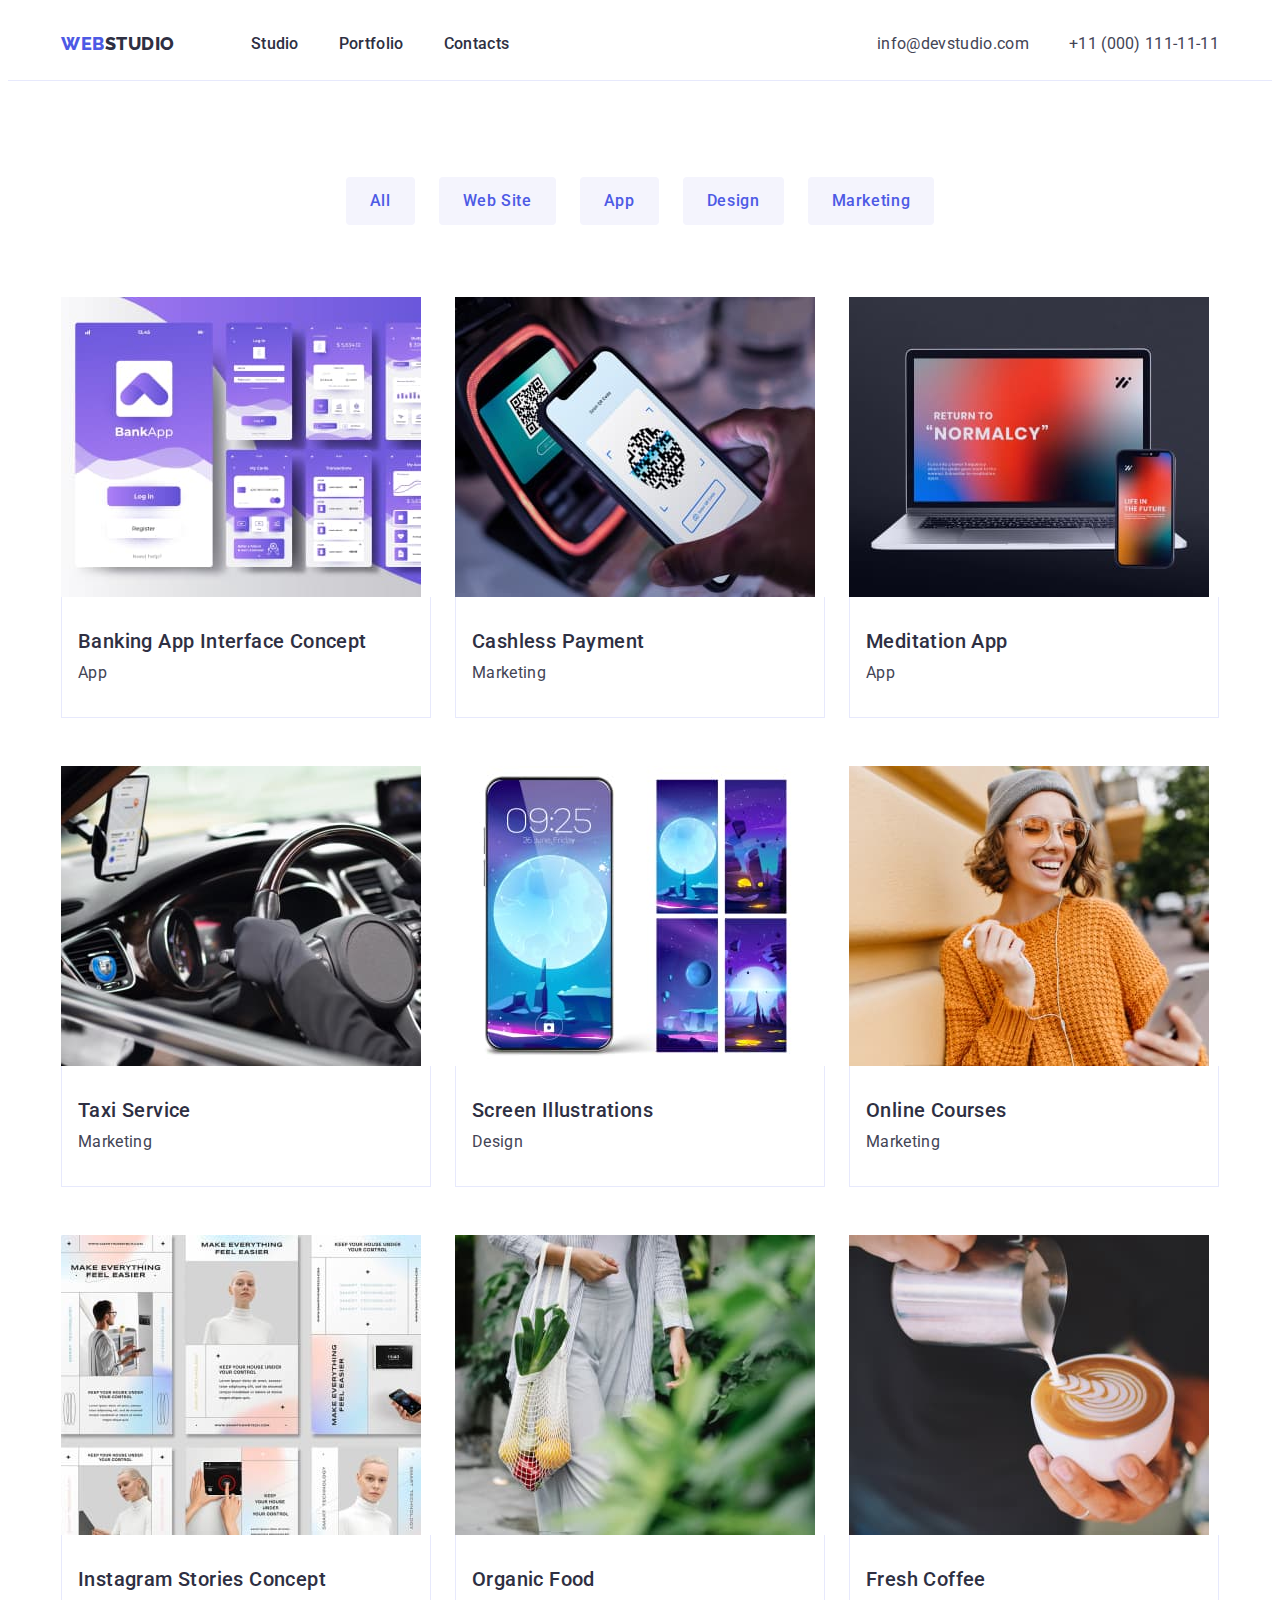
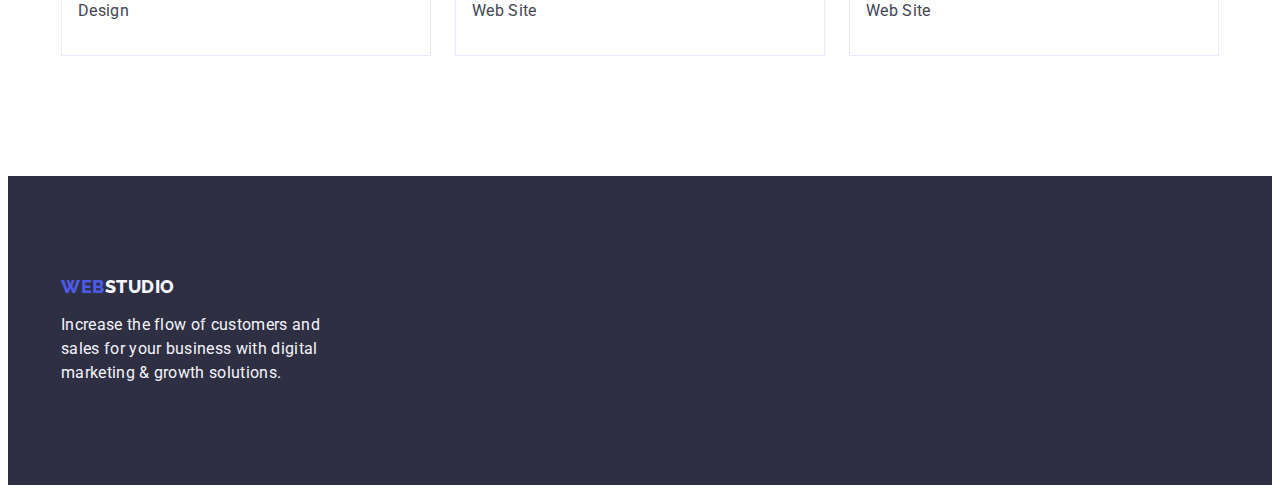
==== portfolio.html @ 2951211f "Initial commit" ====
<!DOCTYPE html>
<html lang="en">
  <head>
    <meta charset="UTF-8" />
    <meta http-equiv="X-UA-Compatible" content="IE=edge" />
    <meta name="viewport" content="width=device-width, initial-scale=1.0" />
    <title>Portfolio</title>
    <link rel="preconnect" href="https://fonts.googleapis.com" />
    <link rel="preconnect" href="https://fonts.gstatic.com" crossorigin />
    <link
      href="https://fonts.googleapis.com/css2?family=Raleway:wght@800&family=Roboto:wght@400;500;700;900&display=swap"
      rel="stylesheet"
    />
    <link
      rel="stylesheet"
      href="https://cdnjs.cloudflare.com/ajax/libs/modern-normalize/1.1.0/modern-normalize.min.css"
      integrity="sha512-wpPYUAdjBVSE4KJnH1VR1HeZfpl1ub8YT/NKx4PuQ5NmX2tKuGu6U/JRp5y+Y8XG2tV+wKQpNHVUX03MfMFn9Q=="
      crossorigin="anonymous"
      referrerpolicy="no-referrer"
    />
    <link rel="stylesheet" href="./css/styles.css" />
  </head>
  <body>
    <header class="header">
      <div class="container header-container">
        <nav class="header-navigation">
          <a class="header-logo link" href="./index.html"
            >Web<span class="header-logo-web">Studio</span></a
          >
          <ul class="header-list-main list">
            <li class="header-item-main">
              <a class="header-item-link link" href="./index.html">Studio</a>
            </li>
            <li class="header-item-main">
              <a class="header-item-link link" href="./portfolio.html"
                >Portfolio</a
              >
            </li>
            <li class="header-item-main">
              <a class="header-item-link link" href="">Contacts</a>
            </li>
          </ul>
        </nav>
        <address class="contacts">
          <ul class="contacts-list list">
            <li class="contacts-item">
              <a class="contacts-link link" href="mailto:info@devstudio.com"
                >info@devstudio.com</a
              >
            </li>
            <li class="contacts-item">
              <a class="contacts-link link" href="tel:+110001111111"
                >+11 (000) 111-11-11</a
              >
            </li>
          </ul>
        </address>
      </div>
    </header>
    <main>
      <!-- button -->
      <section class="menu section">
        <div class="container">
          <h1 hidden class="visually">Menu-one</h1>
          <ul class="btn-list list">
            <li class="btn-list-item">
              <button class="menu-btn-two" type="button">All</button>
            </li>
            <li class="btn-list-item">
              <button class="menu-btn-two" type="button">Web Site</button>
            </li>
            <li class="btn-list-item">
              <button class="menu-btn-two" type="button">App</button>
            </li>
            <li class="btn-list-item">
              <button class="menu-btn-two" type="button">Design</button>
            </li>
            <li class="btn-list-item">
              <button class="menu-btn-two" type="button">Marketing</button>
            </li>
          </ul>
          <!-- Portfolio -->
          <ul class="icon-list list">
            <li class="icon-item">
              <a href="#" class="link-img link">
                <img
                  src="./images/banking_portfolio.jpg"
                  width="360"
                  height="300"
                  alt="Banking"
                />
                <div class="wrap-icon">
                  <h2 class="icon-title">Banking App Interface Concept</h2>
                  <p class="icon-paragraph">App</p>
                </div>
              </a>
            </li>
            <li class="icon-item">
              <a href="#" class="link">
                <img
                  src="./images/phone_portfolio.jpg"
                  width="360"
                  height="300"
                  alt="Payment"
                />
                <div class="wrap-icon">
                  <h2 class="icon-title">Cashless Payment</h2>
                  <p class="icon-paragraph">Marketing</p>
                </div>
              </a>
            </li>
            <li class="icon-item">
              <a href="#" class="link">
                <img
                  src="./images/comp_portfolio.jpg"
                  width="360"
                  height="300"
                  alt="Meditation_App"
                />
                <div class="wrap-icon">
                  <h2 class="icon-title">Meditation App</h2>
                  <p class="icon-paragraph">App</p>
                </div>
              </a>
            </li>
            <li class="icon-item">
              <a href="#" class="link">
                <img
                  src="./images/taxi_service.jpg"
                  width="360"
                  height="300"
                  alt="Taxi_service"
                />
                <div class="wrap-icon">
                  <h2 class="icon-title">Taxi Service</h2>
                  <p class="icon-paragraph">Marketing</p>
                </div>
              </a>
            </li>
            <li class="icon-item">
              <a href="#" class="link">
                <img
                  src="./images/screen_ilustrations.jpg"
                  width="360"
                  height="300"
                  alt="Illustrations_screen"
                />
                <div class="wrap-icon">
                  <h2 class="icon-title">Screen Illustrations</h2>
                  <p class="icon-paragraph">Design</p>
                </div>
              </a>
            </li>
            <li class="icon-item">
              <a href="#" class="link">
                <img
                  src="./images/online_courses.jpg"
                  width="360"
                  height="300"
                  alt="Courses"
                />
                <div class="wrap-icon">
                  <h2 class="icon-title">Online Courses</h2>
                  <p class="icon-paragraph">Marketing</p>
                </div>
              </a>
            </li>
            <li class="icon-item">
              <a href="#" class="link">
                <img
                  src="./images/instagram_stories.jpg"
                  width="360"
                  height="300"
                  alt="Stories"
                />
                <div class="wrap-icon">
                  <h2 class="icon-title">Instagram Stories Concept</h2>
                  <p class="icon-paragraph">Design</p>
                </div>
              </a>
            </li>
            <li class="icon-item">
              <a href="#" class="link">
                <img
                  src="./images/organic_food.jpg"
                  width="360"
                  height="300"
                  alt="Food"
                />
                <div class="wrap-icon">
                  <h2 class="icon-title">Organic Food</h2>
                  <p class="icon-paragraph">Web Site</p>
                </div>
              </a>
            </li>
            <li class="icon-item">
              <a href="#" class="link">
                <img
                  src="./images/coffee.jpg"
                  width="360"
                  height="300"
                  alt="Cup coffee"
                />
                <div class="wrap-icon">
                  <h2 class="icon-title">Fresh Coffee</h2>
                  <p class="icon-paragraph">Web Site</p>
                </div>
              </a>
            </li>
          </ul>
        </div>
      </section>
    </main>
    <footer class="footer">
      <div class="container container-footer">
        <a class="footer-link link" href="./index.html"
          >Web<span class="footer-logo">Studio</span></a
        >
        <p class="footer-paragraph">
          Increase the flow of customers and sales for your business with
          digital marketing & growth solutions.
        </p>
      </div>
    </footer>
  </body>
</html>
---- css/styles.css ----
body {
font-family: 'Roboto' , sans-serif;
background-color:var(--color-white);
color:var(--color-slate);
}
p, h1, h2, h3, h4, h5, h6 { margin: 0;}
ul { margin: 0;
padding-left: 0;}

img { display: block;}
header {
border-bottom: 1px solid #e7e9fc;
}

:root {
        --color-iris: #4d5ae5;
        --color-ocean: #404bbf;
        --color-navy-blue: #2e2f42;
        --color-green: #31d0aa;
        --color-slate: #434455;
        --color-light-slate: #8e8f99;
        --color-cornflower: #e7e9fc;
        --color-cloud: #f4f4fd;
        --color-navy-blue-modal: #2e2f42;
        --color-grey: #2e2f42;
        --color-white: #ffffff;
        --color-dairy: #fcfcfc;
}
/*----------NAVIGATION--*/
.container {
width: 1158px;
padding-left: 15px;
padding-right: 15px;
margin: 0 auto;
}

.section {
padding-top: 120px;
padding-bottom: 120px;
}
.list {
list-style: none;
}

.link {
text-decoration: none;
}
.link-logo {
font-family: 'Raleway', sans-serif;
font-weight: 800;
font-size: 18px;
line-height: 1.17;
display: flex;
align-items: center;
letter-spacing: 0.03em;
text-transform: uppercase;
color: var(--color-navy-blue);
}

.link-logo-web {
font-family: 'Raleway', sans-serif;
font-weight: 800;
font-size: 18px;
line-height: 1.17;
display: flex;
align-items: center;
letter-spacing: 0.03em;
text-transform: uppercase;
color: var(--color-iris);
}
.header-container {
display: flex;
align-items: center;
padding-top: 24px;
padding-bottom: 24px;
}

.header-navigation {
display: flex;
align-items: center;
margin-right: auto;
}

.header-list-main {
display: flex;
}
.header-logo {
font-family: 'Raleway' , sans-serif;
font-weight: 800;
font-size: 18px;
line-height: 1.17;
display: flex;
align-items: center;
letter-spacing: 0.03em;
text-transform: uppercase;
color: var(--color-iris); 
text-decoration: none;
margin-right: 76px;
}

.header-logo-web {
color: var(--color-grey);
}
.header-list-main {
list-style-type: none;
text-decoration: none;
}
.header-item-main{
margin-right: 40px;
}
.header-item-main:last-child{margin-right: 0;}

.header-item-link {
font-weight: 500;
font-size: 16px;
line-height: 1.5;
letter-spacing: 0.02em;
color: var(--color-grey);
text-decoration: none;
}

.header-item-link:is(:hover, :focus) {color: var(--color-ocean);}

.contacts {
font-style: normal;
}

.contacts-list { list-style-type: none;
display: flex;
column-gap: 40px;
}

.contacts-link{
font-size: 16px;
line-height: 1.5;
letter-spacing: 0.02em;
color: var(--color-slate);
text-decoration: none;
}
.contacts-link:hover{color: var(--color-ocean);}
.contacts-link:focus {
color: var(--color-ocean);
}

/* Секція 1 */
.hero{
background: var(--color-grey);
padding-top: 188px;
padding-bottom: 188px;
text-align: center;
}
.hero-title{
font-size: 56px;
line-height: 1.07;
text-align: center;
letter-spacing: 0.02em;
color: var(--color-white);
max-width: 496px;
margin: auto;
align-items: center;
margin-bottom: 48px;
}

.hero-btn{
background: var(--color-iris);
font-family: "Roboto", sans-serif;
font-weight: 500;
font-size: 16px;
line-height: 1.5;
letter-spacing: 0.04em;
color: var(--color-white);
cursor: pointer;
display: inline-block;
border: transparent;
padding: 16px 32px 16px 32px;
border-radius: 4px;
margin:  auto;
}

.hero-btn:hover {
background-color: var(--color-ocean);
}
.hero-btn:focus{ background-color: var(--color-ocean);}

/* Секція 2 */
.container-slogan{
display: flex;
}
.slogan{
display: flex;    
}
.slogan-list {
display: flex;
gap: 24px;
}

.slogan-list-item{
max-width: 264px;
flex-basis: calc((100% - 24px)/4);

}

.slogan-title {
font-weight: 500;
font-size: 20px;
line-height: 1.2;
letter-spacing: 0.02em;
color: var(--color-navy-blue);
margin-bottom: 8px;
}

.slogan-paragraph{
display: flex;
font-size: 16px;
line-height: 1.5;
letter-spacing: 0.02em;
color:var(--color-slate);}

/* Секція 3 */

.about{
padding-top: 0;
padding-bottom: 120px;
}
.about-title {
align-items: center;
margin: auto;
margin-bottom: 72px;
font-size: 36px;
line-height: 1.11;
text-align: center;
letter-spacing: 0.02em;
text-transform: capitalize;
color: var(--color-navy-blue-modal);
}

.about-list {list-style-type: none;
display: flex;
gap: 24px;
}
.about-item{
max-width: 360px;
}

/* Секція 4 */

.team {
background-color:var(--color-cloud);
}
.team-title {
align-items: center;
margin: auto;
margin-bottom: 72px;
font-size: 36px;
line-height: 1.11;
text-align: center;
letter-spacing: 0.02em;
text-transform: capitalize;
color: var(--color-grey);
}
.team-list {
list-style-type: none;
display: flex;
gap: 24px;
}
.team-item {
background-color: var(--color-white);
}
.team-name {
margin-bottom: 8px;
font-weight: 500;
font-size: 20px;
line-height: 1.2;
text-align: center;
letter-spacing: 0.02em;
color: var(--color-navy-blue-modal);
}
.team-wrap{
padding: 32px 16px;
}
.team-position {
font-size: 16px;
line-height: 1.5;
text-align: center;
letter-spacing: 0.02em;
color: var(--color-slate);
}
/* Footer */

.footer {
background: var(--color-navy-blue);
}
.footer-link {
font-family: 'Raleway' , sans-serif;
font-weight: 800;
font-size: 18px;
line-height: 1.17;
display: flex;
align-items: center;
letter-spacing: 0.03em;
text-transform: uppercase;
color: var(--color-iris);
text-decoration: none;
}
.container-footer{
padding-top: 100px;
padding-bottom: 100px;
}
.footer-logo {
color: var(--color-cloud);
}
.footer-paragraph {
margin-top: 16px;
max-width: 264px;
font-size: 16px;
line-height: 1.5;
letter-spacing: 0.02em;
color: var(--color-cloud);
}
/* Portfolio */
.menu{
padding-top: 96px;
}
.btn-list{ list-style-type: none;
display: flex;
align-items: center;
justify-content: center;
margin: auto;
gap: 24px;
margin-bottom: 72px;
}
.btn-list-item:hover { 
background-color: var(--color-ocean);
border-radius: 4px;;

}
.btn-list-item:focus {
background-color: var(--color-ocean);
border-radius: 4px;  }

.menu-btn-two {
font-family: "Roboto" , sans-serif;
background: var(--color-cloud); 
font-weight: 500;
font-size: 16px;
line-height: 1.5;
display: flex;
align-items: center;
text-align: center;
letter-spacing: 0.04em;
color: var(--color-iris);
cursor: pointer;
padding: 12px 24px;
border-radius: 4px;
border: transparent;
}
.menu-btn-two:hover{ color:var(--color-white);}
.menu-btn-two:focus{ color: var(--color-white);
}
.menu-btn-two:hover {
background-color:var(--color-ocean);
}
.menu-btn-two:focus {
background-color:var(--color-ocean);
}
/** Portfolio 1 - 3*/

.icon-list{
display: flex;
flex-wrap: wrap;
row-gap: 48px;
column-gap: 24px;
list-style-type: none;
background-color: var(--color-white);
}
.icon-item{
flex-basis: calc((100% - 48px) / 3);
}
.link-img{text-decoration: none;
}
.wrap-icon{
border: 1px solid var(--color-cornflower);
border-top: none;
}
.icon-title {
padding-top: 32px;
margin-bottom: 8px;
font-weight: 500;
font-size: 20px;
line-height: 1.2;
letter-spacing: 0.02em;
color: var(--color-navy-blue);
margin-left: 16px;
}

.icon-paragraph {
font-size: 16px;
line-height: 1.5;
letter-spacing: 0.02em;
color: var(--color-slate);
padding-bottom: 32px;
margin-left: 16px;
}
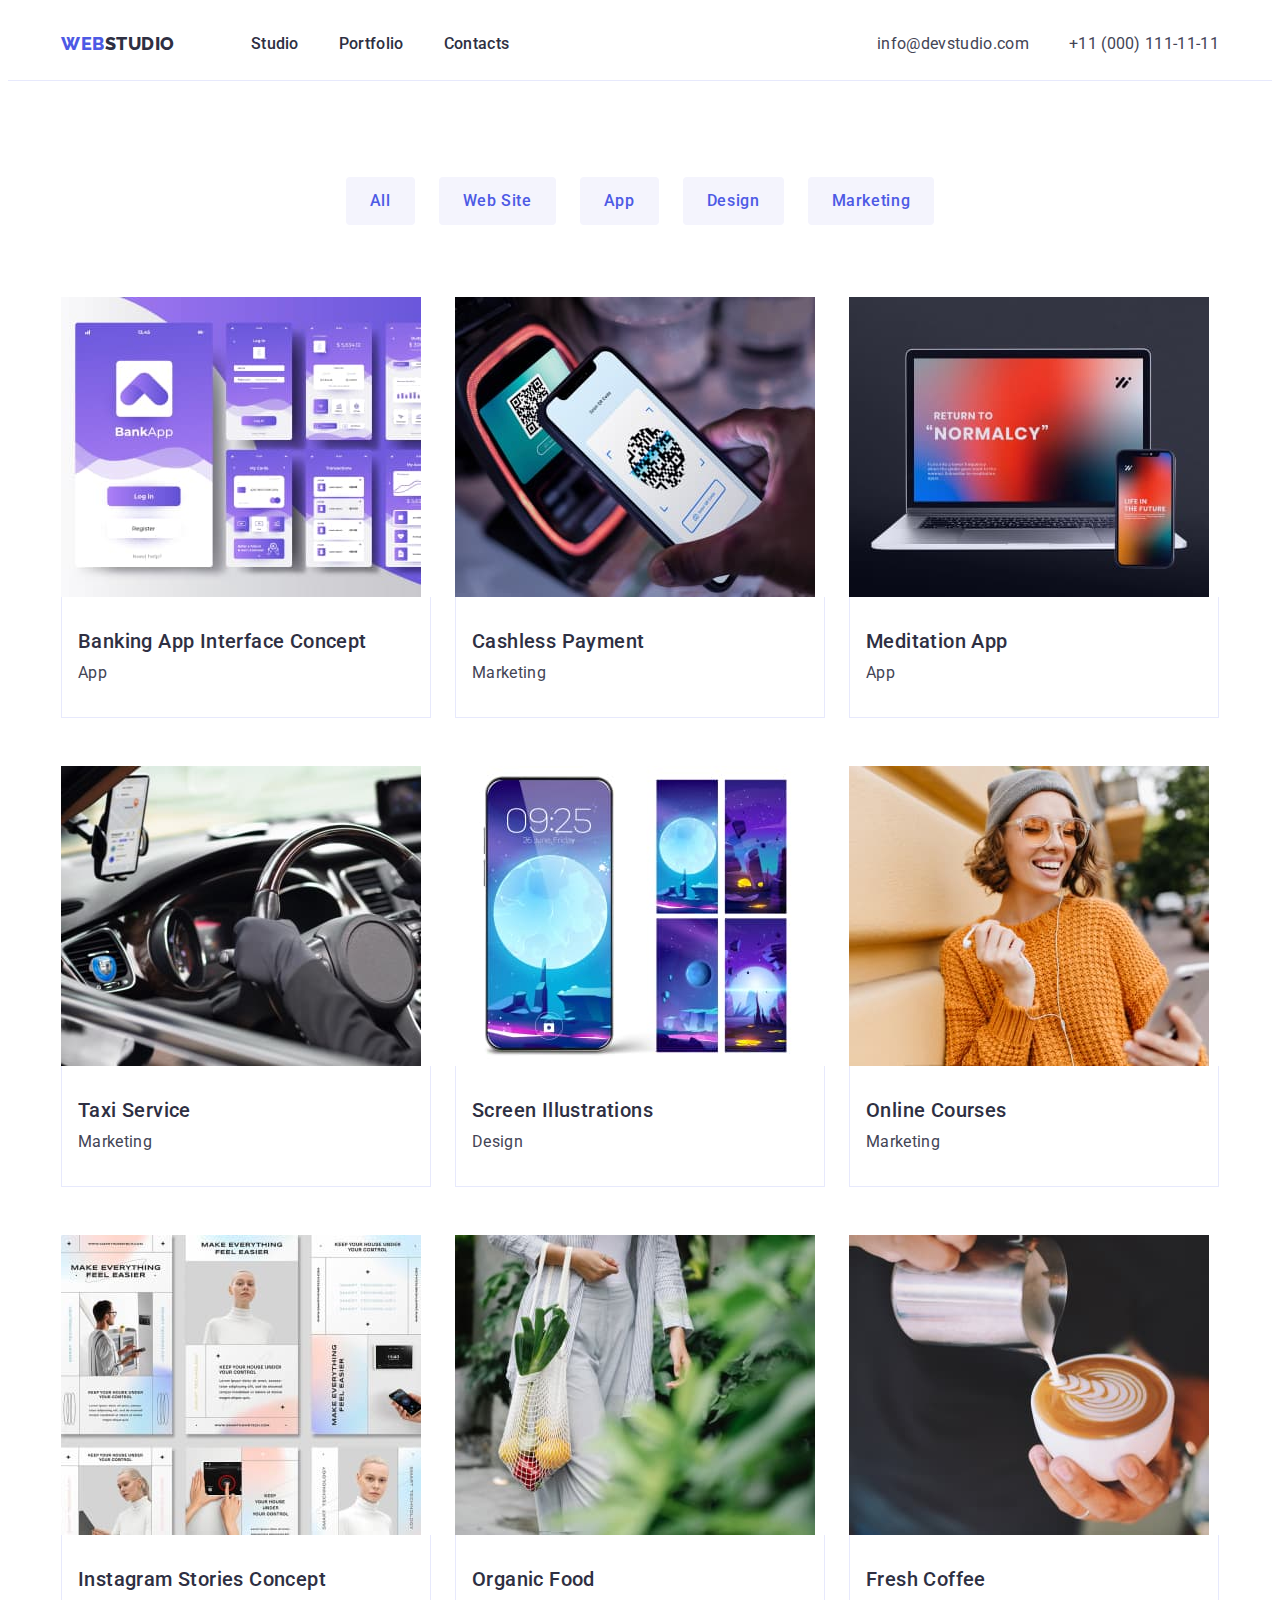
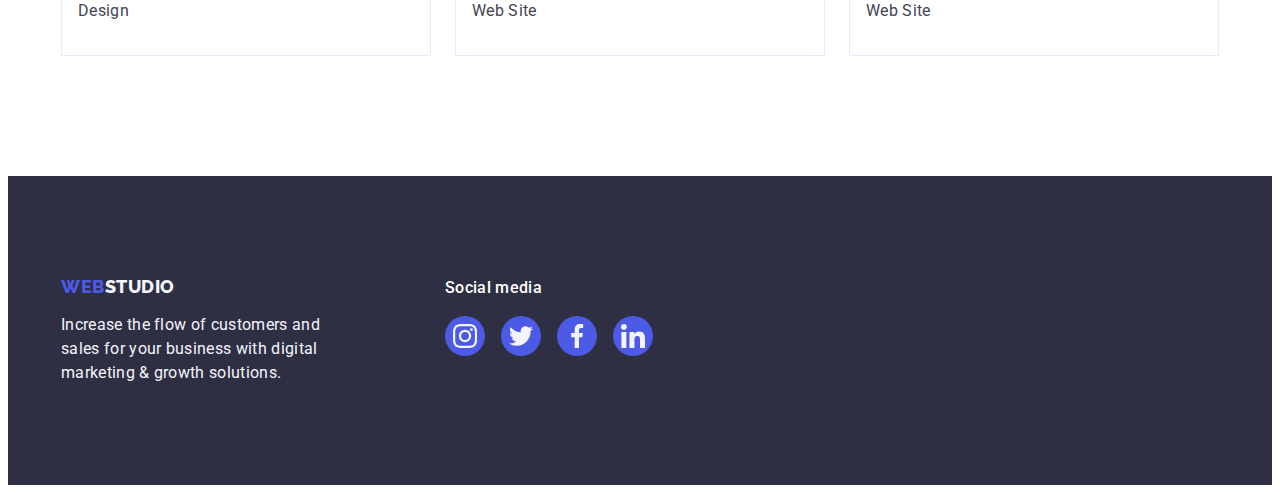
==== commit e8e9e44b: "home-work4-new" ====
--- a/portfolio.html
+++ b/portfolio.html
@@ -213,13 +213,48 @@
     </main>
     <footer class="footer">
       <div class="container container-footer">
-        <a class="footer-link link" href="./index.html"
-          >Web<span class="footer-logo">Studio</span></a
-        >
-        <p class="footer-paragraph">
-          Increase the flow of customers and sales for your business with
-          digital marketing & growth solutions.
-        </p>
+        <div class="wrap-footer">
+          <a class="footer-link link" href="./index.html"
+            >Web<span class="footer-logo">Studio</span></a
+          >
+          <p class="footer-paragraph">
+            Increase the flow of customers and sales for your business with
+            digital marketing & growth solutions.
+          </p>
+        </div>
+        <div class="footer-soc">
+          <h3 class="footer-title">Social media</h3>
+          <ul class="footer-list list">
+            <li class="footer-item-icon">
+              <a class="footer-icon-link link" href="">
+                <svg class="footer-icons" width="24" height="24">
+                  <use href="./images/icons.svg#icon-instagram"></use>
+                </svg>
+              </a>
+            </li>
+            <li class="footer-item-icon">
+              <a class="footer-icon-link link" href="">
+                <svg class="footer-icons" width="24" height="24">
+                  <use href="./images/icons.svg#icon-twitter"></use>
+                </svg>
+              </a>
+            </li>
+            <li class="footer-item-icon">
+              <a class="footer-icon-link link" href="">
+                <svg class="footer-icons" width="24" height="24">
+                  <use href="./images/icons.svg#icon-facebook"></use>
+                </svg>
+              </a>
+            </li>
+            <li class="footer-item-icon">
+              <a class="footer-icon-link link" href="">
+                <svg class="footer-icons" width="24" height="24">
+                  <use href="./images/icons.svg#icon-linkedin"></use>
+                </svg>
+              </a>
+            </li>
+          </ul>
+        </div>
       </div>
     </footer>
   </body>
--- a/css/styles.css
+++ b/css/styles.css
@@ -145,9 +145,17 @@
 /* Секція 1 */
 .hero{
 background: var(--color-grey);
+max-width: 1440px;
+margin: 0 auto;
 padding-top: 188px;
 padding-bottom: 188px;
 text-align: center;
+}
+.hero{
+background-image: linear-gradient(rgba(46, 47, 66, 0.7), rgba(46, 47, 66, 0.7)) , url(../images/people-office.jpg);
+background-position: center center;
+background-size: cover;
+background-repeat: no-repeat;
 }
 .hero-title{
 font-size: 56px;
@@ -193,7 +201,21 @@
 display: flex;
 gap: 24px;
 }
-
+.slogan-icon{
+display: inline-block;
+width: 64px;
+height: 64px;
+
+}
+.slogan-soc-icon{
+display: flex;
+align-items: center;
+justify-content: center;
+height: 112px;
+background-color: var(--color-cloud);
+margin-bottom: 8px;
+border-radius: 4px;
+}
 .slogan-list-item{
 max-width: 264px;
 flex-basis: calc((100% - 24px)/4);
@@ -258,6 +280,7 @@
 text-transform: capitalize;
 color: var(--color-grey);
 }
+
 .team-list {
 list-style-type: none;
 display: flex;
@@ -265,6 +288,9 @@
 }
 .team-item {
 background-color: var(--color-white);
+border-bottom-left-radius: 4px;
+border-bottom-right-radius: 4px;
+box-shadow: 0px 1px 6px rgba(46, 47, 66, 0.08), 0px 1px 1px rgba(46, 47, 66, 0.16), 0px 2px 1px rgba(46, 47, 66, 0.08);
 }
 .team-name {
 margin-bottom: 8px;
@@ -285,6 +311,77 @@
 letter-spacing: 0.02em;
 color: var(--color-slate);
 }
+.team-soc-list{
+display: flex;
+align-items: center;
+justify-content: center;
+gap: 24px;
+margin-top: 8px;
+}
+.team-soc-item{
+width: 40px;
+height: 40px;
+}
+.team-soc-link{
+width: 100%;
+height: 100%;
+border-radius: 50%;
+background-color: var(--color-iris);
+display: flex;
+align-items: center;
+justify-content: center;
+}
+.team-soc-link:is(:hover, :focus){ background-color: var(--color-ocean);
+}
+
+/** Секція 5*/
+
+.customers-title{
+font-size: 36px;
+line-height: 1.11;
+text-align: center;
+align-items: center;
+letter-spacing: 0.02em;
+color: var(--color-grey);
+margin: auto;
+margin-bottom: 72px;
+}
+.customers-list{
+display: flex;
+align-items: center;
+justify-content: center;
+gap: 24px;
+flex-wrap: wrap;
+}
+.customers-item{
+width: 168px;
+height: 88px;
+}
+.customers-link{
+color: #8E8F99;
+border: 1px solid #8E8F99;
+border-radius: 4px;
+display: flex;
+align-items: center;
+justify-content: center;
+padding: 16px 32px;
+width: 100%;
+height: 100%;
+}
+.customers-icon {
+fill: currentColor;
+}
+.customers-link:hover, .customers-link:focus {
+border-color: var(--color-ocean);
+}
+
+.customers-link:hover>.customers-icon{
+fill: var(--color-ocean);
+}
+.customers-link:focus>.customers-icon{
+fill: var(--color-ocean);
+}
+
 /* Footer */
 
 .footer {
@@ -305,6 +402,8 @@
 .container-footer{
 padding-top: 100px;
 padding-bottom: 100px;
+display: flex;
+gap: 120px;
 }
 .footer-logo {
 color: var(--color-cloud);
@@ -317,6 +416,41 @@
 letter-spacing: 0.02em;
 color: var(--color-cloud);
 }
+.footer-soc{
+max-width: 208px;
+}
+
+.footer-title{
+font-weight: 500;
+font-size: 16px;
+line-height: 1.5;
+letter-spacing: 0.02em;
+color: #FFFFFF;
+text-align: start;
+}
+.footer-list{
+display: flex;
+align-items: center;
+justify-content: center;
+gap: 16px;
+margin-top: 16px;
+}
+.footer-item-icon{
+width: 40px;
+height: 40px;
+}
+.footer-icon-link{
+width: 100%;
+height: 100%;
+border-radius: 50%;
+background-color: var(--color-iris);
+display: flex;
+align-items: center;
+justify-content: center;
+}
+.footer-icon-link:is(:hover, :focus){ background-color: var(--color-green);
+}
+
 /* Portfolio */
 .menu{
 padding-top: 96px;
@@ -354,15 +488,13 @@
 border-radius: 4px;
 border: transparent;
 }
-.menu-btn-two:hover{ color:var(--color-white);}
-.menu-btn-two:focus{ color: var(--color-white);
-}
-.menu-btn-two:hover {
-background-color:var(--color-ocean);
-}
-.menu-btn-two:focus {
-background-color:var(--color-ocean);
-}
+
+.menu-btn-two:is(:hover, :focus){
+color: var(--color-white);
+background-color: var(--color-ocean);
+box-shadow: 0px 3px 1px rgba(0, 0, 0, 0.1), 0px 2px 1px rgba(0, 0, 0, 0.08), 0px 2px 2px rgba(0, 0, 0, 0.12);
+}
+
 /** Portfolio 1 - 3*/
 
 .icon-list{
@@ -376,6 +508,10 @@
 .icon-item{
 flex-basis: calc((100% - 48px) / 3);
 }
+.icon-item:is(:hover, :focus){
+box-shadow: 0px 1px 6px rgba(46, 47, 66, 0.08), 0px 1px 1px rgba(46, 47, 66, 0.16), 0px 2px 1px rgba(46, 47, 66, 0.08);
+}
+
 .link-img{text-decoration: none;
 }
 .wrap-icon{
